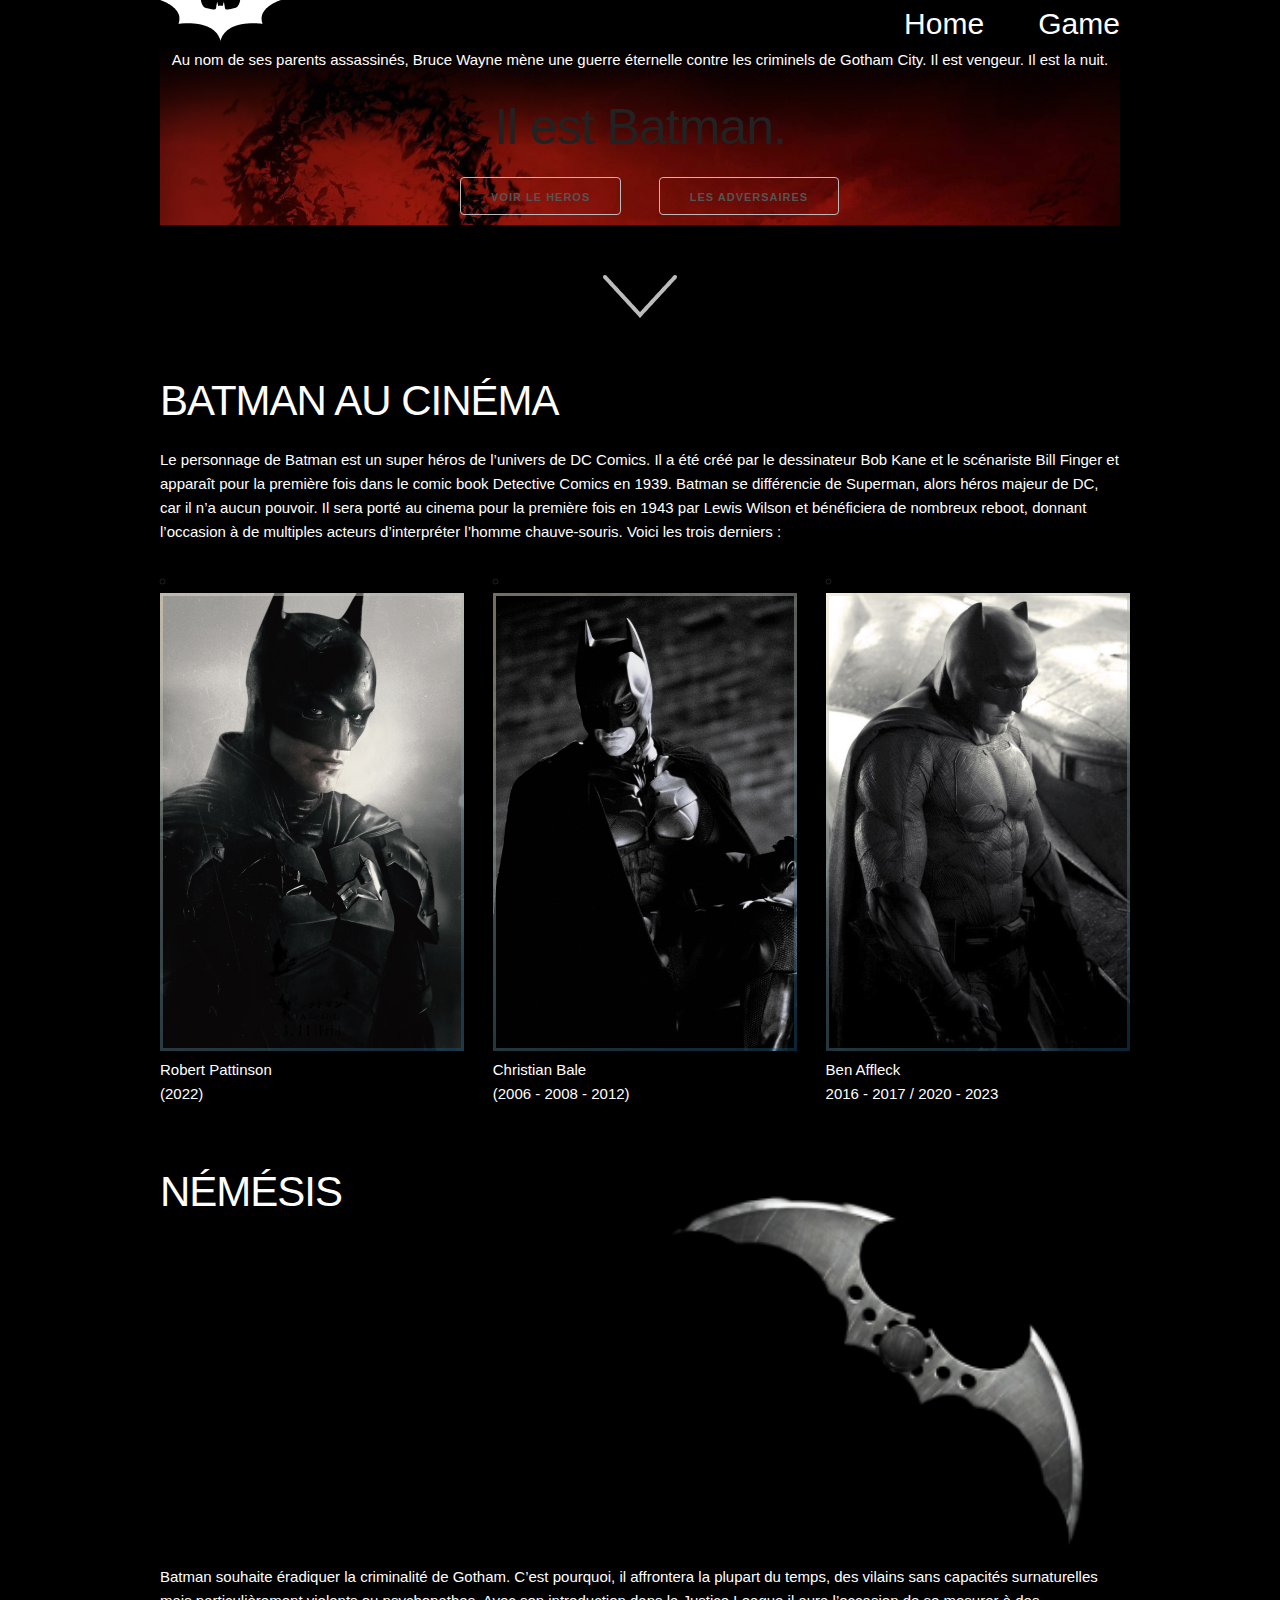
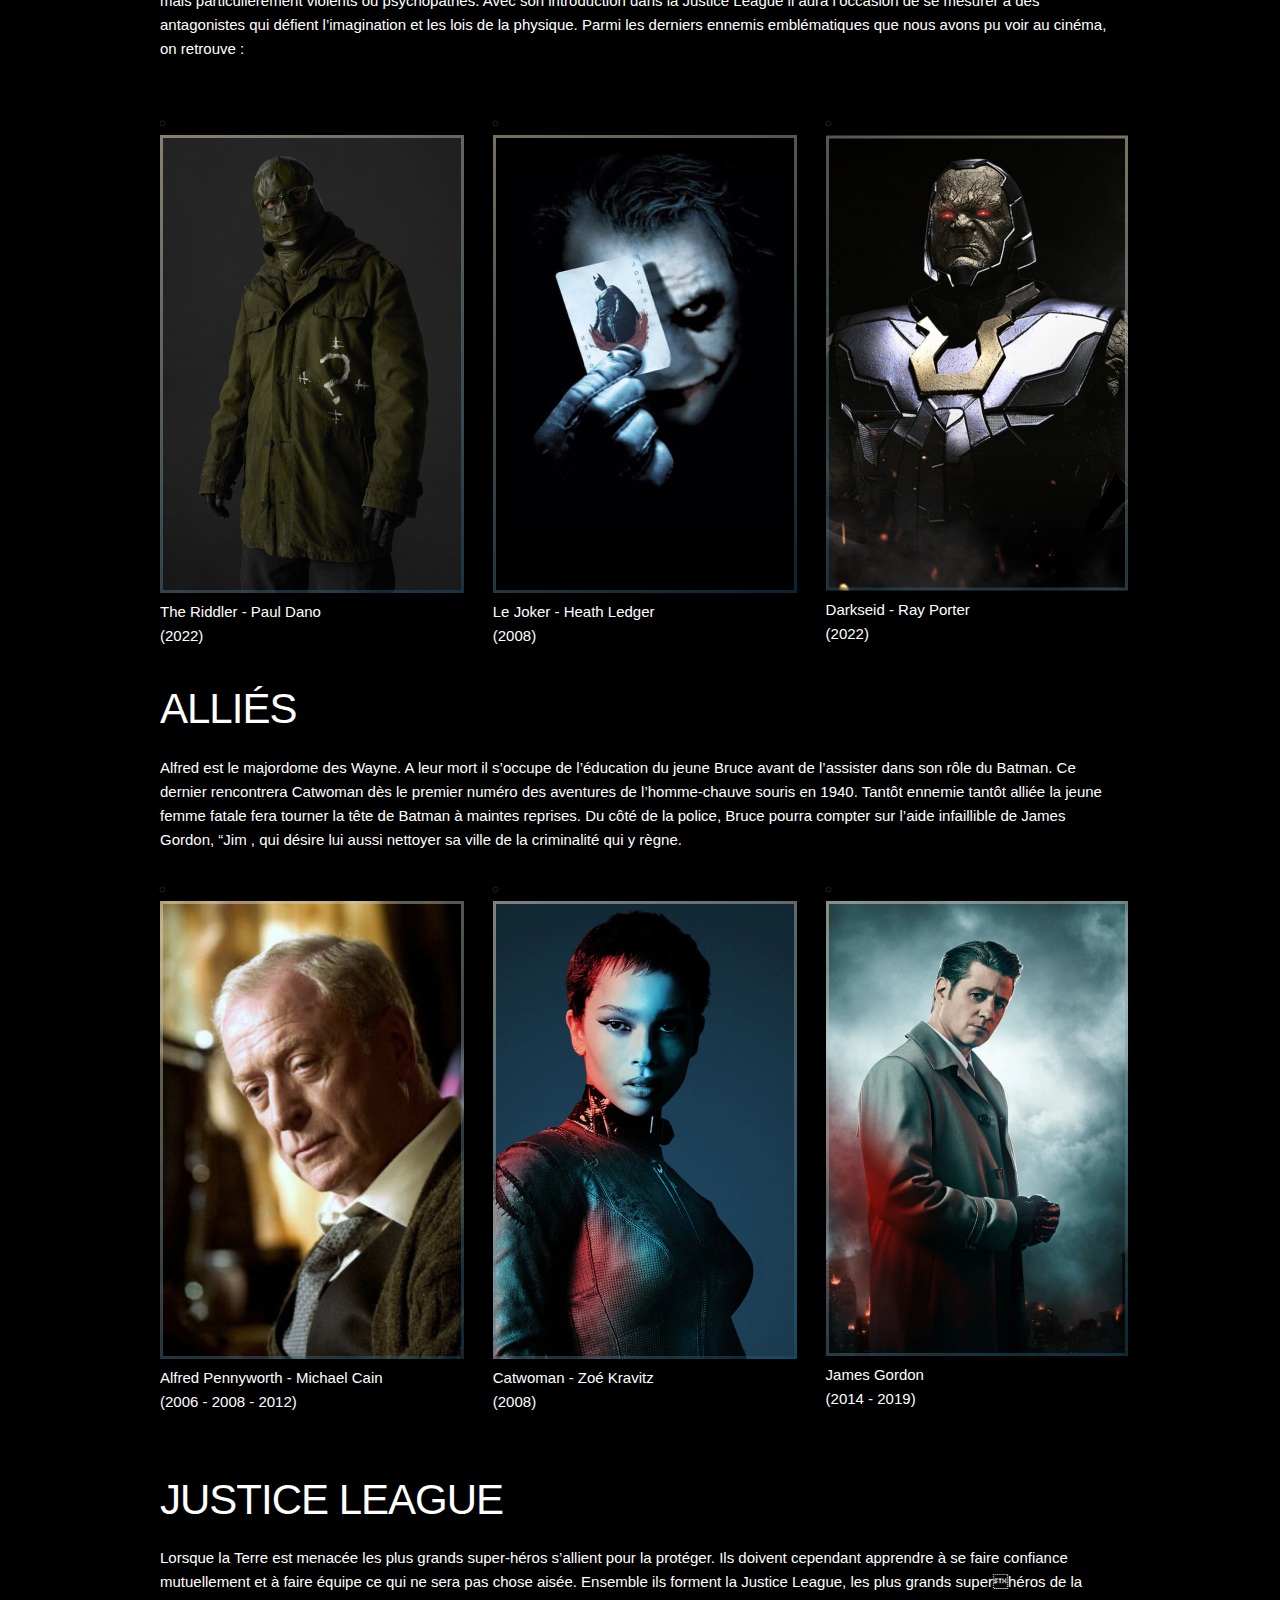
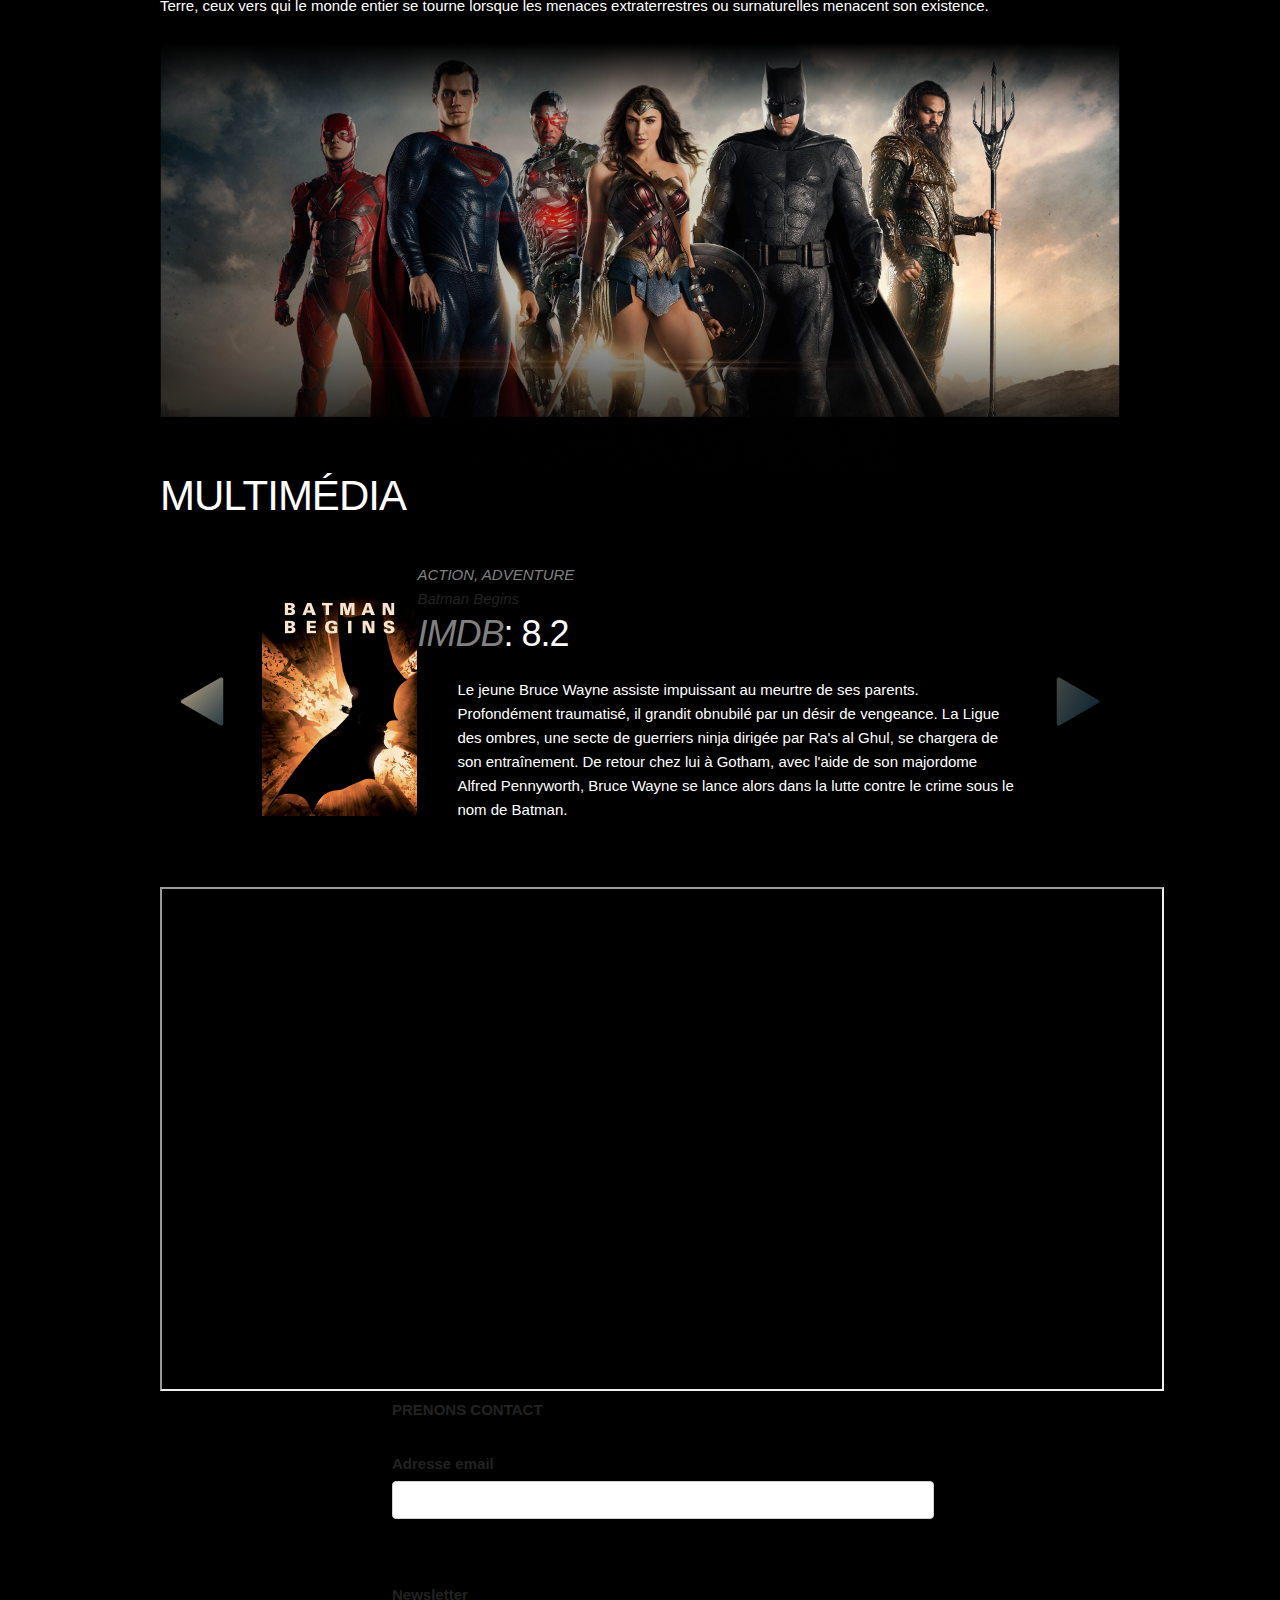
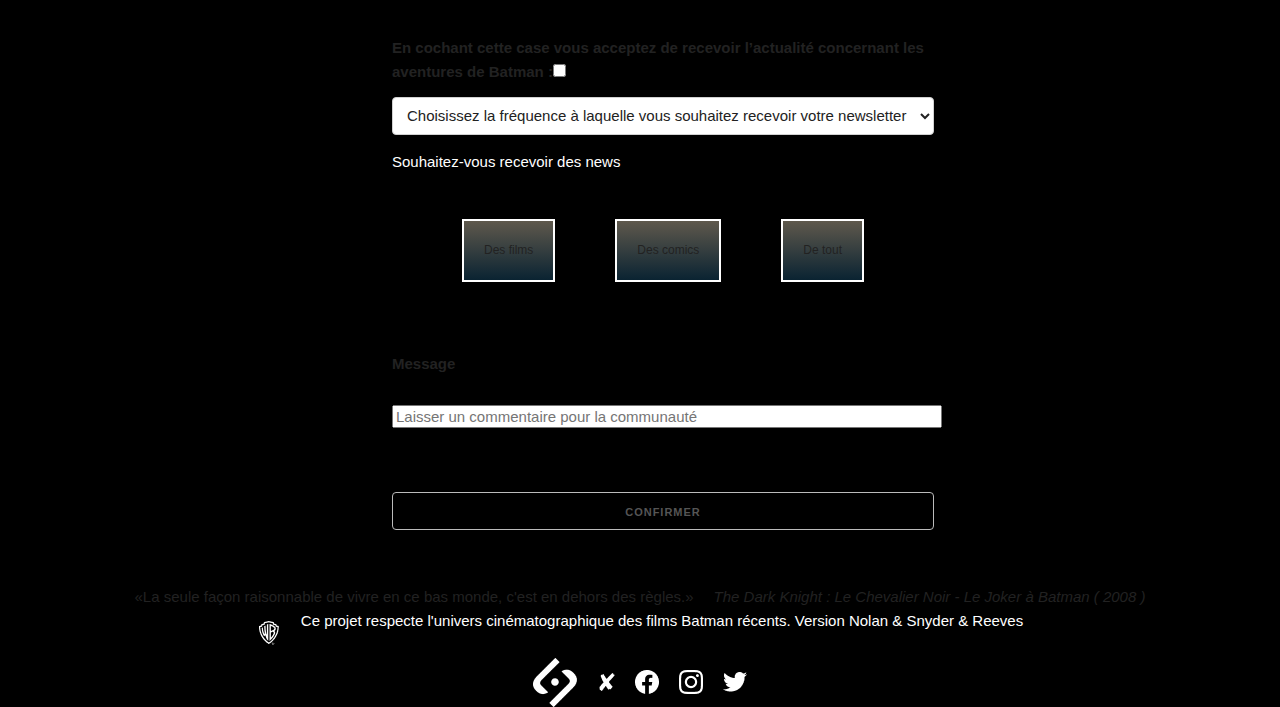
==== Code/index.html @ 6f66fdd2 "." ====
<!doctype html>
<html lang="fr">
<head>
    <meta charset="UTF-8">
    <meta name="viewport"
          content="width=device-width, user-scalable=no, initial-scale=1.0, maximum-scale=1.0, minimum-scale=1.0">
    <meta http-equiv="X-UA-Compatible" content="ie=edge">
    <title>BATMAN1</title>
    <link rel="stylesheet" href="styles/style2.css">
    <link rel="stylesheet" href="normalize.css">
    <link rel="stylesheet" href="skeleton.css">
    <script src="https://cdnjs.cloudflare.com/ajax/libs/jquery/3.7.1/jquery.min.js" integrity="sha512-v2CJ7UaYy4JwqLDIrZUI/4hqeoQieOmAZNXBeQyjo21dadnwR+8ZaIJVT8EE2iyI61OV8e6M8PP2/4hpQINQ/g==" crossorigin="anonymous" referrerpolicy="no-referrer"></script>
</head>
<body>
<header>
    <div class="container">
        <nav class="row">
            <div class="six columns">
                <img src="assets/Logos/logohome.png" alt="logo Batman" class="u-pull-left">
            </div>
            <div class="six columns">
                <div class="u-pull-right">
                    <a href="index.html" class="home"><span>Home</span></a>
                    <a href="index2.html" class="game"><span>Game</span></a>
                </div>
            </div>
        </nav>
    </div>
</header>
<main>
    <div class="container">
        <section id="fondBatmanRouge">
            <div>
                <p class="row">Au nom de ses parents assassinés, Bruce Wayne mène une guerre éternelle contre les
                    criminels de Gotham City. Il est vengeur. Il est la nuit.</p>
                <h1 class="row" style="text-align:center;">Il est Batman.</h1>
                <div class="row">
                    <div class="six columns"><a href="#heros" class="u-pull-right button voir_heros">VOIR LE HEROS</a></div>
                    <div class="six columns"><a href="#ennemis" class="button voir_ennemis">LES ADVERSAIRES</a></div>
                </div>
            </div>
        </section>
        <div class="row">
            <div class="twelve columns" style="text-align: center; margin-top: 50px; margin-bottom: 50px">
                <img src="assets/Logos/flèche_down_header.png" alt="fleche down">
            </div>
        </div>
    </div>



    <!--Fond Batman rouge ⬆️-->

    <div class="container">
        <h2 class="row">BATMAN AU CINÉMA</h2>
        <p class="row">Le personnage de Batman est un super héros de l’univers de DC Comics. Il a été créé par le
            dessinateur Bob Kane et le scénariste Bill Finger et apparaît pour la première fois dans le
            comic book Detective Comics en 1939. Batman se différencie de Superman, alors héros
            majeur de DC, car il n’a aucun pouvoir. Il sera porté au cinema pour la première fois en 1943
            par Lewis Wilson et bénéficiera de nombreux reboot, donnant l’occasion à de multiples
            acteurs d’interpréter l’homme chauve-souris. Voici les trois derniers :</p>
        <ul class="row">
            <li class="four columns">
                <img src="assets/Illustrations/Bathome2.png" alt="photo de batman">
                <p>Robert Pattinson <br>
                    <time datetime="2022">(2022)</time>
                </p>
            </li>
            <li class="four columns">
                <img src="assets/Illustrations/Bathome3.png" alt="photo de batman">
                <p>Christian Bale <br>(<time datetime="2006">2006</time> - <time datetime="2008">2008</time> - <time datetime="2012">2012</time>)</p>
            </li>
            <li class="four columns">
                <img src="assets/Illustrations/Bathome4.png" alt="photo de batman">
                <p>Ben Affleck <br><time datetime="2016">2016</time> - <time datetime="2017">2017</time> / <time datetime="2020">2020</time> - <time datetime="2023">2023</time></p>
            </li>
        </ul>
    </div>

    <!--Batman au cinéma ⬆️-->

    <div class="container">
        <div class="row">
            <h2 class="six columns">NÉMÉSIS</h2>
            <img class="six columns" src="assets/Illustrations/Bathome13.png" alt="Batarang">
        </div>
        <div class="row">
            <p>Batman souhaite éradiquer la criminalité de Gotham. C’est pourquoi, il
                affrontera
                la plupart
                du temps, des vilains sans capacités surnaturelles mais particulièrement violents ou
                psychopathes. Avec son introduction dans la Justice League il aura l’occasion de se
                mesurer à des antagonistes qui défient l’imagination et les lois de la physique. Parmi les
                derniers ennemis emblématiques que nous avons pu voir au cinéma, on retrouve :</p>
        </div>
        <div class="row">
            <ul id="ennemis">
                <li class="four columns">
                    <img src="assets/Illustrations/Bathome5.png" alt="photo de Paul Dano">
                    <p>The Riddler - Paul Dano <br>
                        <time datetime="2022">(2022)</time>
                    </p>
                </li>
                <li class="four columns">
                    <img src="assets/Illustrations/Bathome6.png" alt="photo de Heath Ledger">
                    <p>Le Joker - Heath Ledger <br>
                        <time datetime="2008">(2008)</time>
                    </p>
                </li>
                <li class="four columns">
                    <img src="assets/Illustrations/Bathome7.png" alt="photo de Ray Porter">
                    <p>Darkseid - Ray Porter <br>
                        <time datetime="2022">(2022)</time>
                    </p>
                </li>
            </ul>
        </div>
    </div>

<!--NÉMÉSIS ⬆️-->

    <div class="container">
        <h2 class="row">ALLIÉS</h2>
        <div class="row">
            <p>Alfred est le majordome des Wayne. A leur mort il s’occupe de l’éducation du jeune Bruce
                avant de l’assister dans son rôle du Batman. Ce dernier rencontrera Catwoman dès le
                premier numéro des aventures de l’homme-chauve souris en 1940. Tantôt ennemie tantôt
                alliée la jeune femme fatale fera tourner la tête de Batman à maintes reprises. Du côté de la
                police, Bruce pourra compter sur l’aide infaillible de James Gordon, “Jim , qui désire lui aussi
                nettoyer sa ville de la criminalité qui y règne.</p>
        </div>

        <ul class="row" id="heros">
            <li class="four columns">
                <img src="assets/Illustrations/Bathome9.png" alt="photo de Michael Cain">
                <p>Alfred Pennyworth - Michael Cain <br>(<time datetime="2006">2006</time> - <time datetime="2008">2008</time> - <time datetime="2012">2012</time>)</p>
            </li>
            <li class="four columns">
                <img src="assets/Illustrations/Bathome8.png" alt="photo de Zoé Kravitz">
                <p>Catwoman - Zoé Kravitz <br>(<time datetime="2008">2008</time>)</p>
            </li>
            <li class="four columns">
                <img src="assets/Illustrations/Bathome10.png" alt="photo de James Gordon">
                <p>James Gordon <br>(<time datetime="2014">2014</time> - <time datetime="2019">2019</time>)</p>
            </li>
        </ul>
    </div>

<!--ALLIÉS ⬆️-->

    <div class="container">
        <h2 class="row">JUSTICE LEAGUE</h2>
        <p class="row">Lorsque la Terre est menacée les plus grands super-héros s’allient pour la protéger. Ils
            doivent cependant apprendre à se faire confiance mutuellement et à faire équipe ce qui
            ne sera pas chose aisée. Ensemble ils forment la Justice League, les plus grands superhéros de la Terre, ceux
            vers qui le monde entier se tourne lorsque les menaces
            extraterrestres ou surnaturelles menacent son existence.</p>
        <div class="row">
            <img class="twelve columns" src="assets/Illustrations/Bathome11.png" alt="photo de JUSTICE LEAGUE">
        </div>
    </div>

<!--JUSTICE LEAGUE ⬆️-->

    <aside class="container">
        <h2 class="row">MULTIMÉDIA</h2>
        <div class="multimedia">
            <div><img src="assets/Logos/icon_fleche_1.png" alt="icone gauche"></div>
            <div class="ten columns card">
                <div>
                    <img src="assets/Illustrations/Bathome_ba1.png" alt="photo de Batman, couverture ACTION, ADVENTURE">
                </div>
                <div>
                    <em>ACTION, ADVENTURE</em><br>
                    <cite>Batman Begins</cite>
                    <h3><em>IMDB</em>: 8.2</h3>
                    <blockquote>Le jeune Bruce Wayne assiste impuissant au meurtre de ses
                        parents. Profondément traumatisé, il grandit obnubilé par un
                        désir de vengeance. La Ligue des ombres, une secte de
                        guerriers ninja dirigée par Ra's al Ghul, se chargera de son
                        entraînement. De retour chez lui à Gotham, avec l'aide de son
                        majordome Alfred Pennyworth, Bruce Wayne se lance alors
                        dans la lutte contre le crime sous le nom de Batman.
                    </blockquote>
                </div>



                <!--<div class="ten columns card">
                    <div> &lt;!&ndash;class="six columns"&ndash;&gt;
                        <img src="assets/Illustrations/Bathome_ba1.png" alt="photo de Batman, couverture ACTION, ADVENTURE">
                    </div>
                    <div class="card-content">
                        <em>ACTION, ADVENTURE</em>
                        <cite>Batman Begins</cite>
                        <h3><em>IMDB</em>: 8.2</h3>
                        <blockquote>Le jeune Bruce Wayne assiste impuissant au meurtre de ses
                            parents. Profondément traumatisé, il grandit obnubilé par un
                            désir de vengeance. La Ligue des ombres, une secte de
                            guerriers ninja dirigée par Ra's al Ghul, se chargera de son
                            entraînement. De retour chez lui à Gotham, avec l'aide de son
                            majordome Alfred Pennyworth, Bruce Wayne se lance alors
                            dans la lutte contre le crime sous le nom de Batman.
                        </blockquote>
                    </div>
                </div>-->




            </div>

            <div><img src="assets/Logos/icon_fleche_2.png" alt="icone droite"></div>
        </div>
        <div id="bandeAnnonce">
            <iframe width="560" height="315" src="https://www.youtube.com/embed/jXrFsn9pcZY?si=pvJqgEVd2OWMdLcU" title="YouTube video player" allow="accelerometer; autoplay; clipboard-write; encrypted-media; gyroscope; picture-in-picture; web-share" allowfullscreen></iframe>
        </div>

    </aside>

    <form action="#" class="form">
        <fieldset>
            <legend>PRENONS CONTACT</legend>
            <div>
                <label for="mail">Adresse email</label>
                <input type="email" id="mail" name="mail" required><br>
            </div>
            <div>
                <label for="news">Newsletter</label><br>
                <label>En cochant cette case vous acceptez de recevoir l’actualité concernant les
                    aventures de Batman :<input type="checkbox"></label>

                <select name="news" id="news" required>
                    <option value="">Choisissez la fréquence à laquelle vous souhaitez recevoir votre newsletter
                    </option>
                    <option value="faible">Faible</option>
                    <option value="moyen">Moyen</option>
                    <option value="eleve">Elevé</option>
                </select>

                <p>Souhaitez-vous recevoir des news</p>
                <ul class="boiteChoix">
                    <li class="choix">Des films</li>
                    <li class="choix">Des comics</li>
                    <li class="choix">De tout</li>
                </ul>
            </div>
            <div>
                <label for="commentaire">Message</label> <br>
                <input id="commentaire" name="commentaire"
                       placeholder="Laisser un commentaire pour la communauté" required><br>
            </div>
            <div>
                <input type="submit" value="CONFIRMER">
            </div>
        </fieldset>
    </form>

<!--MULTIMÉDIA ⬆️-->


</main>
<footer>
    <div class="textPiedDePage">
        <q>La seule façon raisonnable de vivre en ce bas monde, c'est en dehors des règles.</q>
        <cite>The Dark Knight : Le Chevalier Noir - Le Joker à Batman (
            <time datetime="2008">2008</time>
            )</cite>
    </div>
    <div class="textPiedDePage">
        <img src="assets/Logos/icon_WB.png" alt="Warner Bros Logo">
        <p>Ce projet respecte l'univers cinématographique des films Batman récents. Version Nolan & Snyder & Reeves</p>
    </div>
    <div id="logoPiedDePage">
        <img src="assets/Logos/logo_sayna_white.png" alt="logo sayna">
        <img src="assets/Logos/iconeX.png" alt="icon x">
        <img src="assets/Logos/icon_facebook.png" alt="logo facebook">
        <img src="assets/Logos/icon_ig.png" alt="logo instagram">
        <img src="assets/Logos/icon_tw.png" alt="logo twitter">
    </div>
    <!--footer ⬆️-->
</footer>
<script src="scripts/script.js" defer></script>
</body>
</html>
---- Code/styles/style2.css ----
body {
    background-color: black;
}

.home, .game {
    font-size: 30px;
    list-style-type: none;
    text-decoration: none;
    color: white;
    margin-left: 50px;
}

#fondBatmanRouge {
    background-image: url("../assets/Illustrations/Bathome1.png");
    background-size: cover;
    background-color: #cccccc;
    place-items: center;
}

.card {
    display: flex;
    align-items: center;
    justify-content: center;
}

.alignement_horizontal {
    display: flex;
    flex-direction: column;
    align-items: center;
}

#bandeAnnonce iframe{
    width: 1000px;
    height: 500px;
}

.form {
    width: 500px;
    margin: 0 auto;
}

.form fieldset {
    border: 0;
}

.form fieldset input:not([type="checkbox"], [type='submit']) {
    width: 100%;
}

.form fieldset div {
    margin: 25px auto;
    display: flex;
    flex-direction: column;
}

.boiteChoix {
    display: flex;
    align-items: center;
    justify-content: center;
    list-style: none;
    gap: 20px;
}


.choix {
    font-size: 12px;
    border: white solid 2px;
    padding: 20px;
    margin: 20px;
    background: linear-gradient(
            rgba(237, 221, 191, 0.4), rgba(25, 88, 125, 0.4)
    );
}

.choix:hover {
    background: linear-gradient(
            rgba(237, 221, 191, 1), rgba(25, 88, 125, 1)
    );
}

.textPiedDePage {
    display: flex;
    align-items: center;
    justify-content: center;
    gap: 20px;
}

#logoPiedDePage {
    display: flex;
    align-items: center;
    justify-content: center;
    gap: 20px;
}

h2, h3, p, blockquote {
    color: white;
}

em {
    color: grey;
}

.multimedia {
    display: flex;
    justify-content: center;
    align-items: center;
    margin: 40px 0;
}
---- Code/skeleton.css ----
/*
* Skeleton V2.0.4
* Copyright 2014, Dave Gamache
* www.getskeleton.com
* Free to use under the MIT license.
* http://www.opensource.org/licenses/mit-license.php
* 12/29/2014
*/


/* Table of contents
––––––––––––––––––––––––––––––––––––––––––––––––––
- Grid
- Base Styles
- Typography
- Links
- Buttons
- Forms
- Lists
- Code
- Tables
- Spacing
- Utilities
- Clearing
- Media Queries
*/


/* Grid
–––––––––––––––––––––––––––––––––––––––––––––––––– */
.container {
  position: relative;
  width: 100%;
  max-width: 960px;
  margin: 0 auto;
  padding: 0 20px;
  box-sizing: border-box; }
.column,
.columns {
  width: 100%;
  float: left;
  box-sizing: border-box; }

/* For devices larger than 400px */
@media (min-width: 400px) {
  .container {
    width: 85%;
    padding: 0; }
}

/* For devices larger than 550px */
@media (min-width: 550px) {
  .container {
    width: 80%; }
  .column,
  .columns {
    margin-left: 4%; }
  .column:first-child,
  .columns:first-child {
    margin-left: 0; }

  .one.column,
  .one.columns                    { width: 4.66666666667%; }
  .two.columns                    { width: 13.3333333333%; }
  .three.columns                  { width: 22%;            }
  .four.columns                   { width: 30.6666666667%; }
  .five.columns                   { width: 39.3333333333%; }
  .six.columns                    { width: 48%;            }
  .seven.columns                  { width: 56.6666666667%; }
  .eight.columns                  { width: 65.3333333333%; }
  .nine.columns                   { width: 74.0%;          }
  .ten.columns                    { width: 82.6666666667%; }
  .eleven.columns                 { width: 91.3333333333%; }
  .twelve.columns                 { width: 100%; margin-left: 0; }

  .one-third.column               { width: 30.6666666667%; }
  .two-thirds.column              { width: 65.3333333333%; }

  .one-half.column                { width: 48%; }

  /* Offsets */
  .offset-by-one.column,
  .offset-by-one.columns          { margin-left: 8.66666666667%; }
  .offset-by-two.column,
  .offset-by-two.columns          { margin-left: 17.3333333333%; }
  .offset-by-three.column,
  .offset-by-three.columns        { margin-left: 26%;            }
  .offset-by-four.column,
  .offset-by-four.columns         { margin-left: 34.6666666667%; }
  .offset-by-five.column,
  .offset-by-five.columns         { margin-left: 43.3333333333%; }
  .offset-by-six.column,
  .offset-by-six.columns          { margin-left: 52%;            }
  .offset-by-seven.column,
  .offset-by-seven.columns        { margin-left: 60.6666666667%; }
  .offset-by-eight.column,
  .offset-by-eight.columns        { margin-left: 69.3333333333%; }
  .offset-by-nine.column,
  .offset-by-nine.columns         { margin-left: 78.0%;          }
  .offset-by-ten.column,
  .offset-by-ten.columns          { margin-left: 86.6666666667%; }
  .offset-by-eleven.column,
  .offset-by-eleven.columns       { margin-left: 95.3333333333%; }

  .offset-by-one-third.column,
  .offset-by-one-third.columns    { margin-left: 34.6666666667%; }
  .offset-by-two-thirds.column,
  .offset-by-two-thirds.columns   { margin-left: 69.3333333333%; }

  .offset-by-one-half.column,
  .offset-by-one-half.columns     { margin-left: 52%; }

}


/* Base Styles
–––––––––––––––––––––––––––––––––––––––––––––––––– */
/* NOTE
html is set to 62.5% so that all the REM measurements throughout Skeleton
are based on 10px sizing. So basically 1.5rem = 15px :) */
html {
  font-size: 62.5%; }
body {
  font-size: 1.5em; /* currently ems cause chrome bug misinterpreting rems on body element */
  line-height: 1.6;
  font-weight: 400;
  font-family: "Raleway", "HelveticaNeue", "Helvetica Neue", Helvetica, Arial, sans-serif;
  color: #222; }


/* Typography
–––––––––––––––––––––––––––––––––––––––––––––––––– */
h1, h2, h3, h4, h5, h6 {
  margin-top: 0;
  margin-bottom: 2rem;
  font-weight: 300; }
h1 { font-size: 4.0rem; line-height: 1.2;  letter-spacing: -.1rem;}
h2 { font-size: 3.6rem; line-height: 1.25; letter-spacing: -.1rem; }
h3 { font-size: 3.0rem; line-height: 1.3;  letter-spacing: -.1rem; }
h4 { font-size: 2.4rem; line-height: 1.35; letter-spacing: -.08rem; }
h5 { font-size: 1.8rem; line-height: 1.5;  letter-spacing: -.05rem; }
h6 { font-size: 1.5rem; line-height: 1.6;  letter-spacing: 0; }

/* Larger than phablet */
@media (min-width: 550px) {
  h1 { font-size: 5.0rem; }
  h2 { font-size: 4.2rem; }
  h3 { font-size: 3.6rem; }
  h4 { font-size: 3.0rem; }
  h5 { font-size: 2.4rem; }
  h6 { font-size: 1.5rem; }
}

p {
  margin-top: 0; }


/* Links
–––––––––––––––––––––––––––––––––––––––––––––––––– */
a {
  color: #1EAEDB; }
a:hover {
  color: #0FA0CE; }


/* Buttons
–––––––––––––––––––––––––––––––––––––––––––––––––– */
.button,
button,
input[type="submit"],
input[type="reset"],
input[type="button"] {
  display: inline-block;
  height: 38px;
  padding: 0 30px;
  color: #555;
  text-align: center;
  font-size: 11px;
  font-weight: 600;
  line-height: 38px;
  letter-spacing: .1rem;
  text-transform: uppercase;
  text-decoration: none;
  white-space: nowrap;
  background-color: transparent;
  border-radius: 4px;
  border: 1px solid #bbb;
  cursor: pointer;
  box-sizing: border-box; }
.button:hover,
button:hover,
input[type="submit"]:hover,
input[type="reset"]:hover,
input[type="button"]:hover,
.button:focus,
button:focus,
input[type="submit"]:focus,
input[type="reset"]:focus,
input[type="button"]:focus {
  color: #333;
  border-color: #888;
  outline: 0; }
.button.button-primary,
button.button-primary,
input[type="submit"].button-primary,
input[type="reset"].button-primary,
input[type="button"].button-primary {
  color: #FFF;
  background-color: #33C3F0;
  border-color: #33C3F0; }
.button.button-primary:hover,
button.button-primary:hover,
input[type="submit"].button-primary:hover,
input[type="reset"].button-primary:hover,
input[type="button"].button-primary:hover,
.button.button-primary:focus,
button.button-primary:focus,
input[type="submit"].button-primary:focus,
input[type="reset"].button-primary:focus,
input[type="button"].button-primary:focus {
  color: #FFF;
  background-color: #1EAEDB;
  border-color: #1EAEDB; }


/* Forms
–––––––––––––––––––––––––––––––––––––––––––––––––– */
input[type="email"],
input[type="number"],
input[type="search"],
input[type="text"],
input[type="tel"],
input[type="url"],
input[type="password"],
textarea,
select {
  height: 38px;
  padding: 6px 10px; /* The 6px vertically centers text on FF, ignored by Webkit */
  background-color: #fff;
  border: 1px solid #D1D1D1;
  border-radius: 4px;
  box-shadow: none;
  box-sizing: border-box; }
/* Removes awkward default styles on some inputs for iOS */
input[type="email"],
input[type="number"],
input[type="search"],
input[type="text"],
input[type="tel"],
input[type="url"],
input[type="password"],
textarea {
  -webkit-appearance: none;
     -moz-appearance: none;
          appearance: none; }
textarea {
  min-height: 65px;
  padding-top: 6px;
  padding-bottom: 6px; }
input[type="email"]:focus,
input[type="number"]:focus,
input[type="search"]:focus,
input[type="text"]:focus,
input[type="tel"]:focus,
input[type="url"]:focus,
input[type="password"]:focus,
textarea:focus,
select:focus {
  border: 1px solid #33C3F0;
  outline: 0; }
label,
legend {
  display: block;
  margin-bottom: .5rem;
  font-weight: 600; }
fieldset {
  padding: 0;
  border-width: 0; }
input[type="checkbox"],
input[type="radio"] {
  display: inline; }
label > .label-body {
  display: inline-block;
  margin-left: .5rem;
  font-weight: normal; }


/* Lists
–––––––––––––––––––––––––––––––––––––––––––––––––– */
ul {
  list-style: circle inside; }
ol {
  list-style: decimal inside; }
ol, ul {
  padding-left: 0;
  margin-top: 0; }
ul ul,
ul ol,
ol ol,
ol ul {
  margin: 1.5rem 0 1.5rem 3rem;
  font-size: 90%; }
li {
  margin-bottom: 1rem; }


/* Code
–––––––––––––––––––––––––––––––––––––––––––––––––– */
code {
  padding: .2rem .5rem;
  margin: 0 .2rem;
  font-size: 90%;
  white-space: nowrap;
  background: #F1F1F1;
  border: 1px solid #E1E1E1;
  border-radius: 4px; }
pre > code {
  display: block;
  padding: 1rem 1.5rem;
  white-space: pre; }


/* Tables
–––––––––––––––––––––––––––––––––––––––––––––––––– */
th,
td {
  padding: 12px 15px;
  text-align: left;
  border-bottom: 1px solid #E1E1E1; }
th:first-child,
td:first-child {
  padding-left: 0; }
th:last-child,
td:last-child {
  padding-right: 0; }


/* Spacing
–––––––––––––––––––––––––––––––––––––––––––––––––– */
button,
.button {
  margin-bottom: 1rem; }
input,
textarea,
select,
fieldset {
  margin-bottom: 1.5rem; }
pre,
blockquote,
dl,
figure,
table,
p,
ul,
ol,
form {
  margin-bottom: 2.5rem; }


/* Utilities
–––––––––––––––––––––––––––––––––––––––––––––––––– */
.u-full-width {
  width: 100%;
  box-sizing: border-box; }
.u-max-full-width {
  max-width: 100%;
  box-sizing: border-box; }
.u-pull-right {
  float: right; }
.u-pull-left {
  float: left; }


/* Misc
–––––––––––––––––––––––––––––––––––––––––––––––––– */
hr {
  margin-top: 3rem;
  margin-bottom: 3.5rem;
  border-width: 0;
  border-top: 1px solid #E1E1E1; }


/* Clearing
–––––––––––––––––––––––––––––––––––––––––––––––––– */

/* Self Clearing Goodness */
.container:after,
.row:after,
.u-cf {
  content: "";
  display: table;
  clear: both; }


/* Media Queries
–––––––––––––––––––––––––––––––––––––––––––––––––– */
/*
Note: The best way to structure the use of media queries is to create the queries
near the relevant code. For example, if you wanted to change the styles for buttons
on small devices, paste the mobile query code up in the buttons section and style it
there.
*/


/* Larger than mobile */
@media (min-width: 400px) {}

/* Larger than phablet (also point when grid becomes active) */
@media (min-width: 550px) {}

/* Larger than tablet */
@media (min-width: 750px) {}

/* Larger than desktop */
@media (min-width: 1000px) {}

/* Larger than Desktop HD */
@media (min-width: 1200px) {}
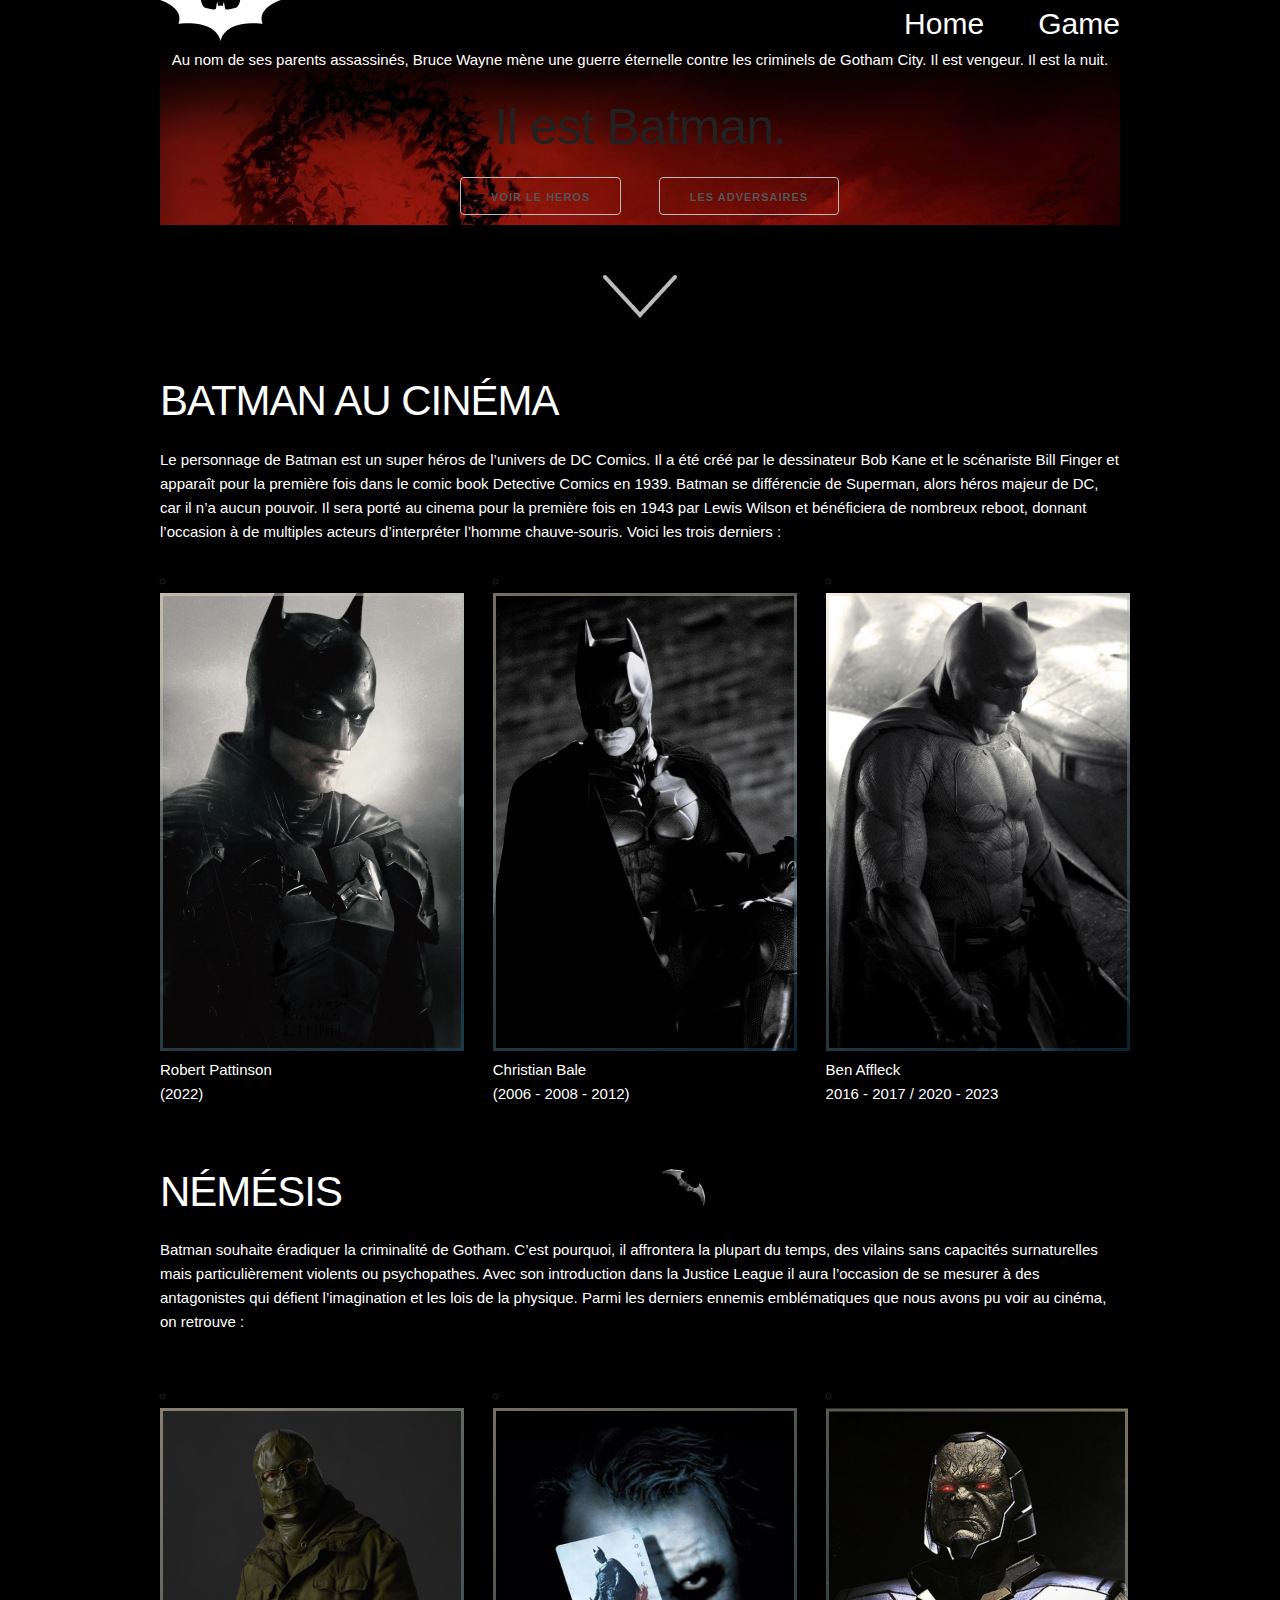
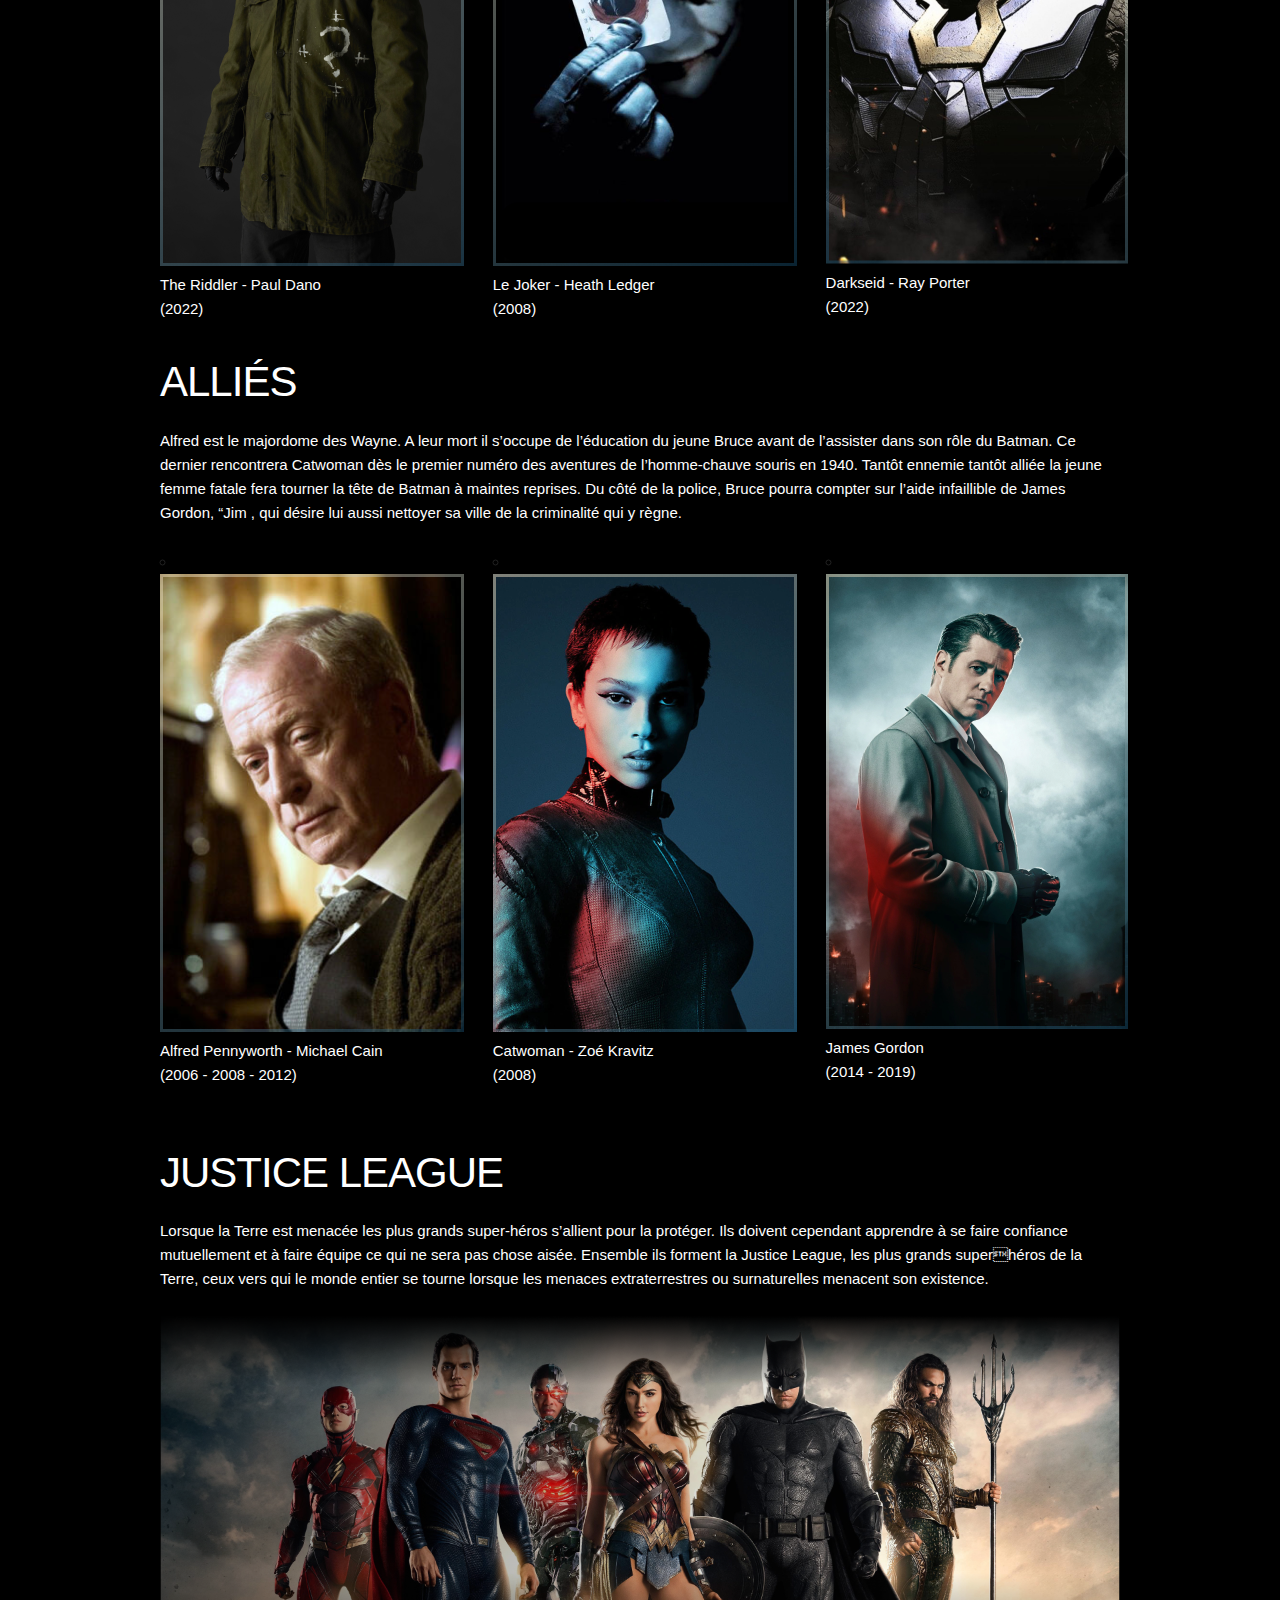
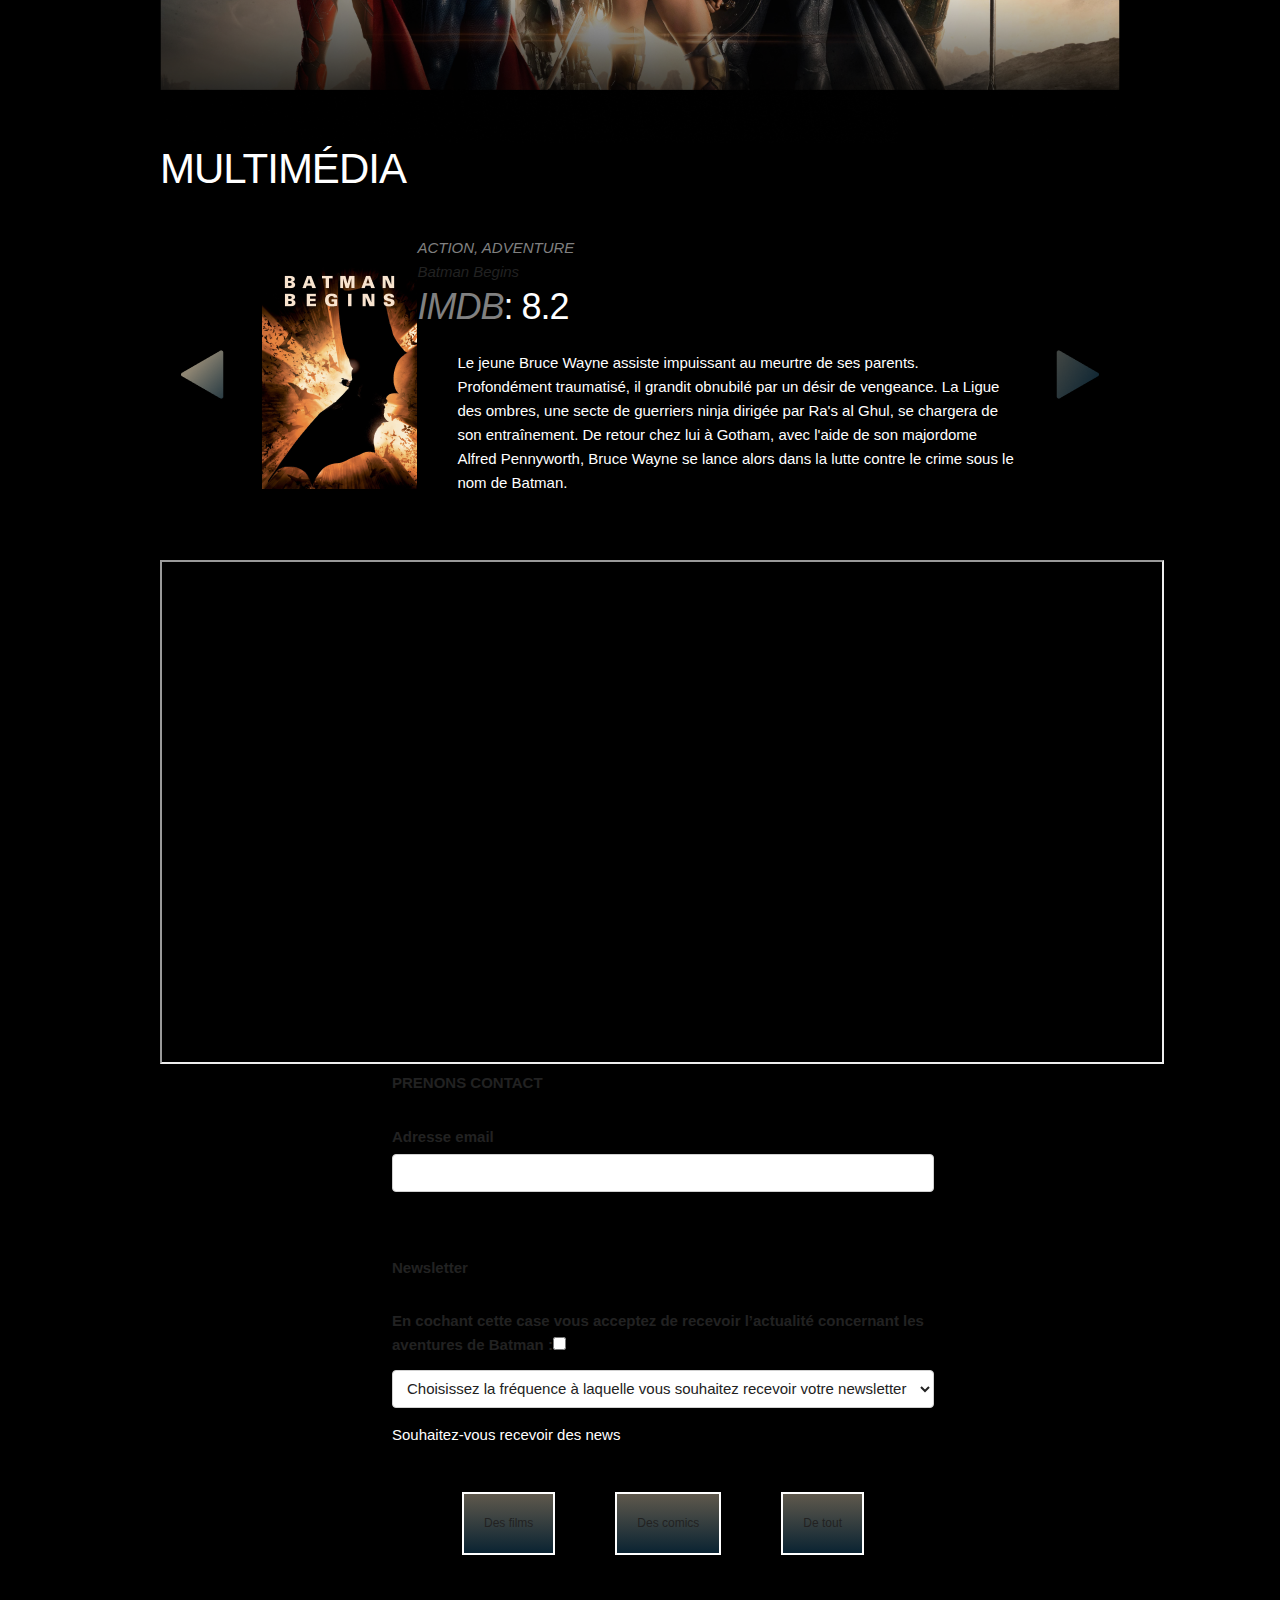
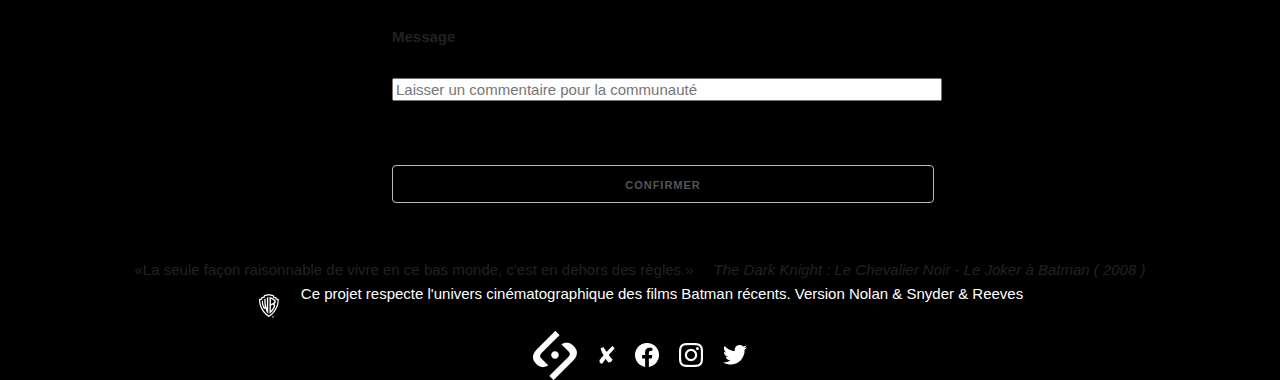
==== commit a1ea46a1: "Ajuster la taille du Batarang" ====
--- a/Code/index.html
+++ b/Code/index.html
@@ -82,7 +82,7 @@
     <div class="container">
         <div class="row">
             <h2 class="six columns">NÉMÉSIS</h2>
-            <img class="six columns" src="assets/Illustrations/Bathome13.png" alt="Batarang">
+            <img class="six columns" src="assets/Illustrations/Bathome13.png" alt="Batarang" style="width: 50px">
         </div>
         <div class="row">
             <p>Batman souhaite éradiquer la criminalité de Gotham. C’est pourquoi, il
